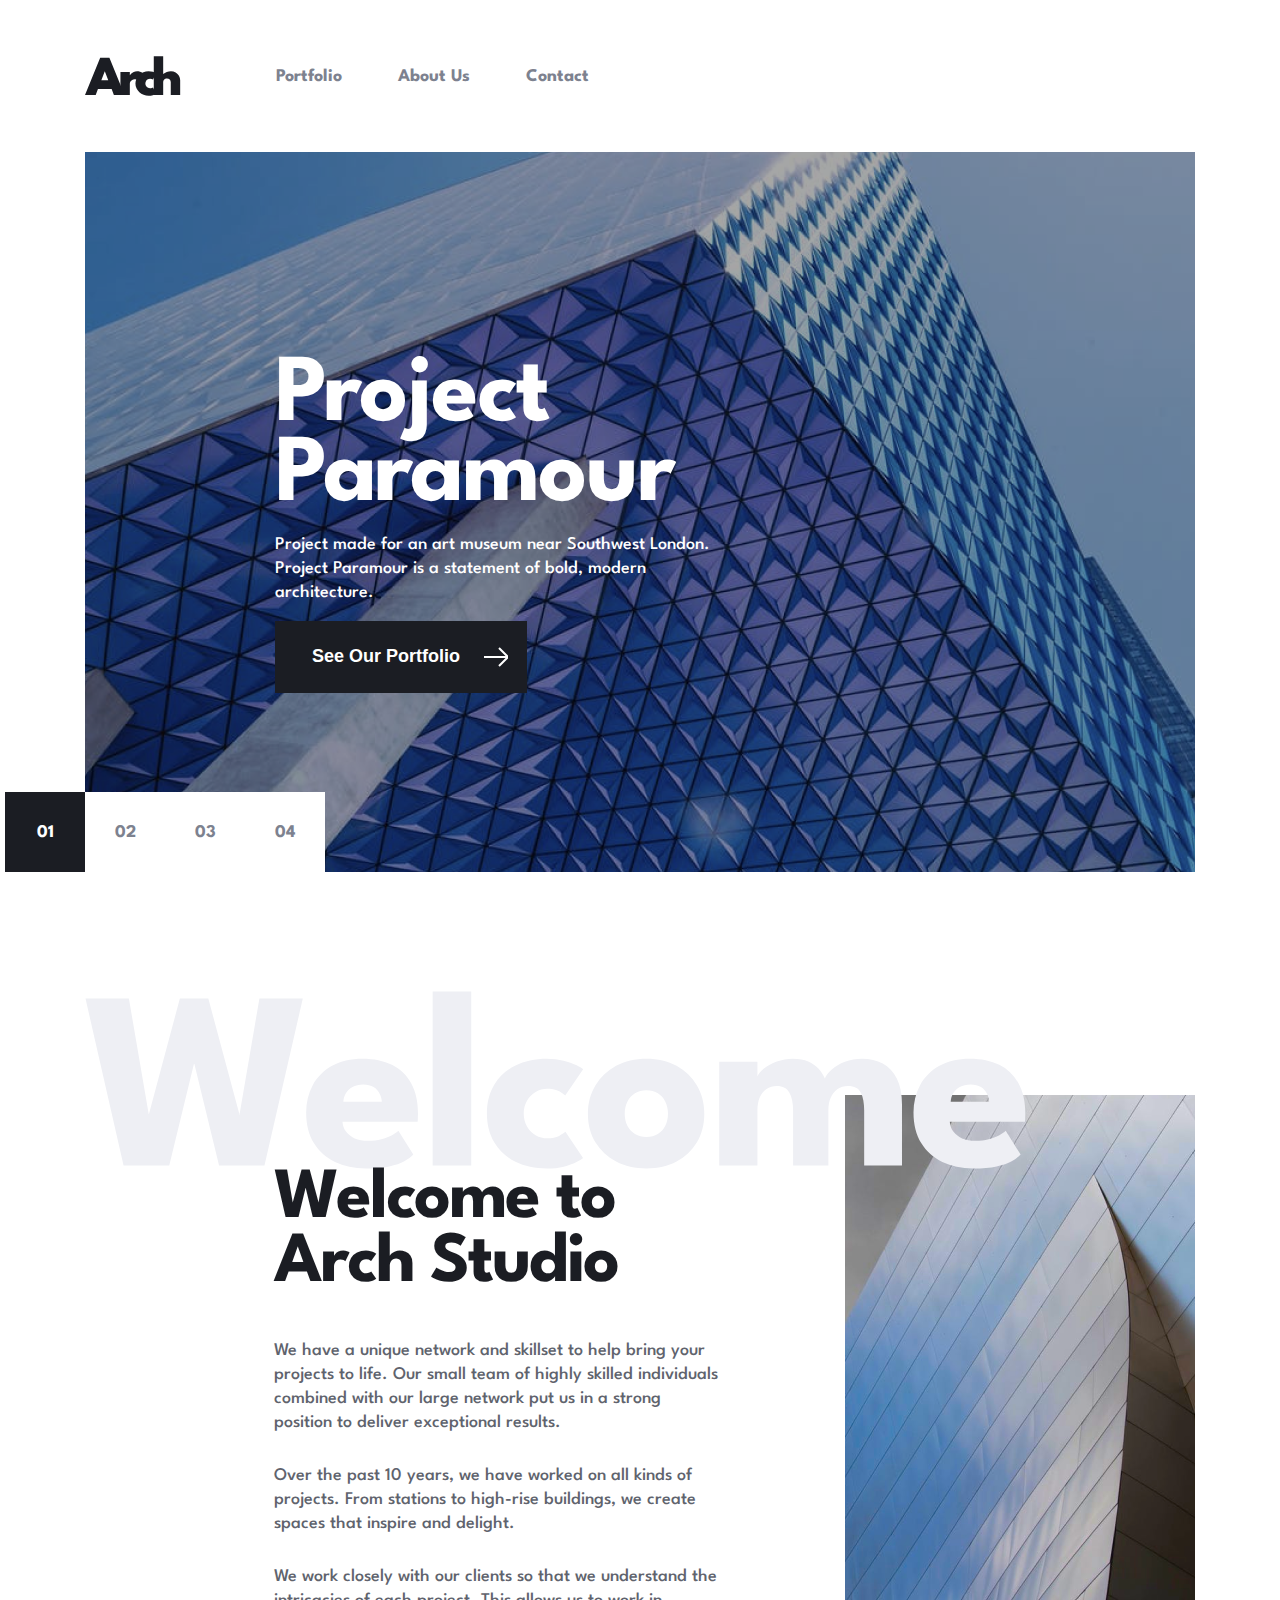
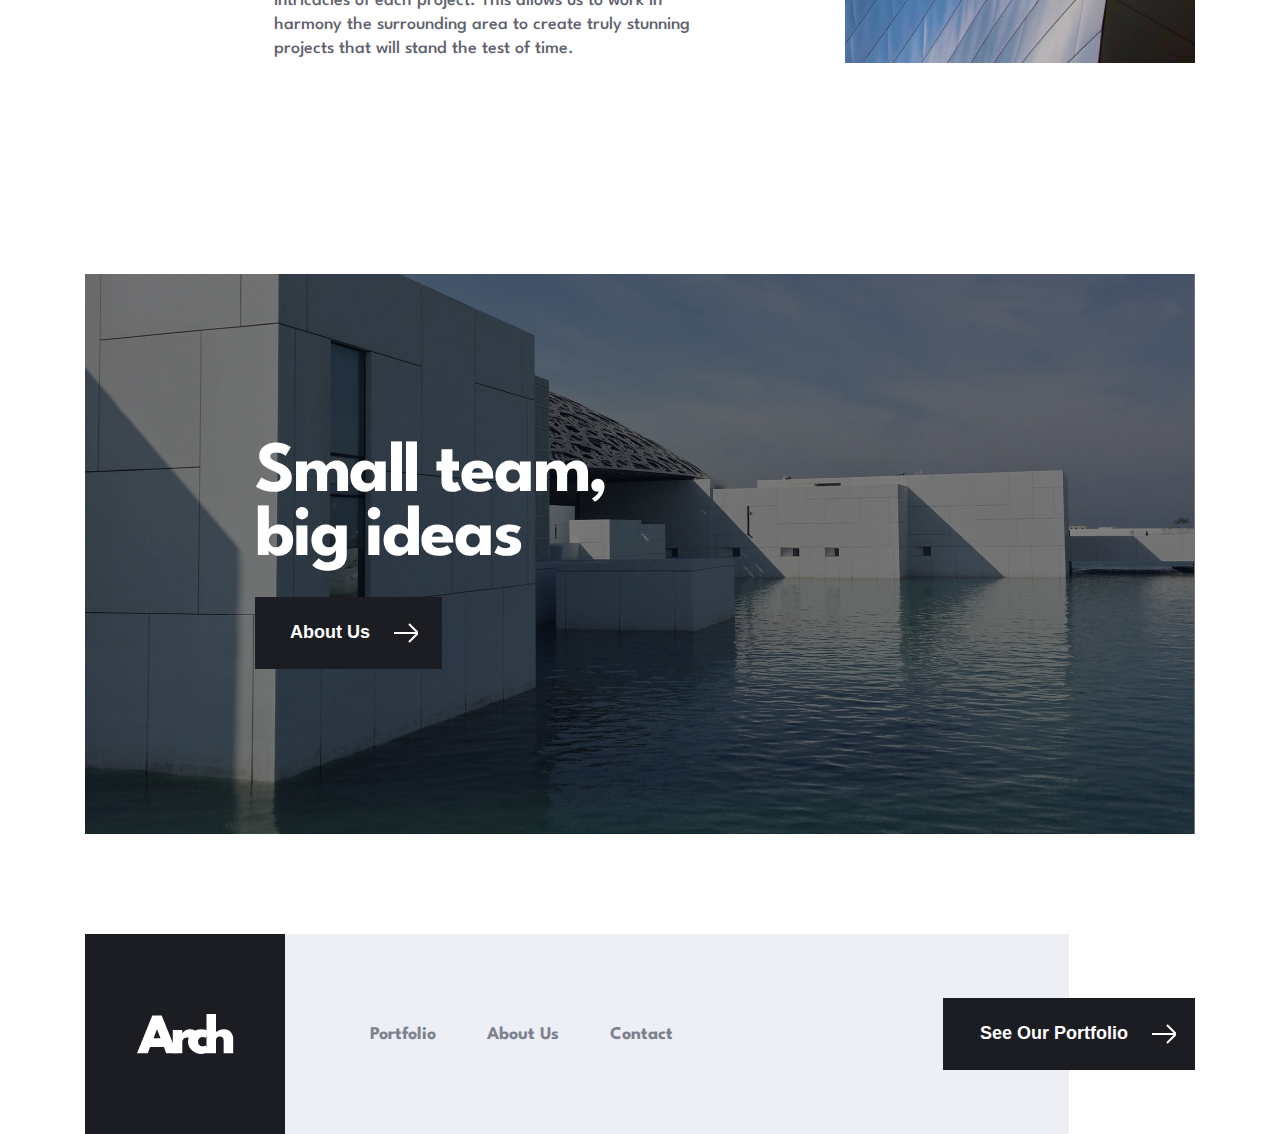
==== index.html @ 5c306593 "feat: add header" ====
<!DOCTYPE html>
<html lang="en">
  <head>
    <meta charset="UTF-8" />
    <meta name="viewport" content="width=device-width, initial-scale=1.0" />
    <link rel="stylesheet" href="./css/main.css" />
    <title>Document</title>
  </head>
  <body>
    <header>
      <img src="./img/logo/Arch.svg" alt="no photo" />
      <ul>
        <li><a href="./index.html">Portfolio</a></li>
        <li><a href="./about.html">About Us</a></li>
        <li><a href="#">Contact</a></li>
      </ul>
    </header>
    <main>
      <section class="project">
        <div class="project_container">
          <div class="paramour">
            <h1>Project Paramour</h1>
            <p>
              Project made for an art museum near Southwest London. Project
              Paramour is a statement of bold, modern architecture.
            </p>
            <a href="#"
              ><button>
                See Our Portfolio
                <img
                  src="./img/logo/indicator.svg"
                  alt="no photo"
                  class="indicator"
                /></button
            ></a>
          </div>
          <div class="number">
            <div class="number_container_black"><p>01</p></div>
            <div class="number_container"><p>02</p></div>
            <div class="number_container"><p>03</p></div>
            <div class="number_container"><p>04</p></div>
          </div>
        </div>
      </section>
      <section class="welcome">
        <div class="welcome_container">
          <img src="./img/logo/Welcome.svg" alt="no photo" />
          <div class="studio">
            <h3>Welcome to Arch Studio</h3>
            <div class="we_have">
              <p>
                We have a unique network and skillset to help bring your
                projects to life. Our small team of highly skilled individuals
                combined with our large network put us in a strong position to
                deliver exceptional results.
              </p>
              <p>
                Over the past 10 years, we have worked on all kinds of projects.
                From stations to high-rise buildings, we create spaces that
                inspire and delight.
              </p>
              <p>
                We work closely with our clients so that we understand the
                intricacies of each project. This allows us to work in harmony
                the surrounding area to create truly stunning projects that will
                stand the test of time.
              </p>
            </div>
          </div>
        </div>
      </section>
      <section class="small">
        <div class="small_container">
          <div class="team_big">
            <h4>Small team, big ideas</h4>
            <a href="#"
              ><button>
                About Us
                <img src="./img/logo/indicator.svg" alt="no photo" /></button
            ></a>
          </div>
        </div>
      </section>
    </main>
    <footer>
      <div class="footer_container">
        <nav>
          <div class="arch">
            <img src="./img/logo/Arch whit.svg" alt="no photo" />
          </div>
          <ul>
            <li><a href="./index.html">Portfolio</a></li>
            <li><a href="./about.html">About Us</a></li>
            <li><a href="#">Contact</a></li>
          </ul>
        </nav>
        <a href="#"
          ><button>
            See Our Portfolio
            <img src="./img/logo/indicator.svg" alt="no photo" /></button
        ></a>
      </div>
    </footer>
  </body>
</html>
---- css/main.css ----
@import url("https://fonts.googleapis.com/css2?family=League+Spartan:wght@100..900&display=swap");
* {
  margin: 0;
  padding: 0;
}

body {
  display: flex;
  flex-direction: column;
  justify-content: space-between;
  padding-left: 15px;
  padding-right: 15px;
  min-height: 100vh;
}
body main {
  flex-grow: 1;
}

header {
  display: flex;
  align-items: center;
  gap: 94.84px;
  padding-top: 56px;
  padding-bottom: 56px;
  margin: 0 auto;
  width: 100%;
  max-width: 1110px;
  height: 40px;
}
header img {
  width: 96px;
  height: 40px;
}
header ul {
  display: flex;
  justify-content: space-between;
  align-items: center;
  list-style: none;
  width: 313px;
  height: 25px;
}
header ul a {
  font-family: "League Spartan", sans-serif;
  text-decoration: none;
  font-weight: 700;
  font-size: 18px;
  line-height: 139%;
  color: #7d828f;
}
header ul a:hover {
  transition: 0.3s;
  cursor: pointer;
  color: #1b1d23;
}

.project {
  display: flex;
  justify-content: center;
  gap: 102px;
  padding-bottom: 54px;
  font-family: "League Spartan", sans-serif;
  width: 100%;
  height: 720px;
}
.project .project_container {
  display: flex;
  gap: 99px;
  flex-direction: column;
  justify-content: flex-end;
  width: 1110px;
  height: 720px;
  background: url(../img/projekt_paramuar.png);
}
.project .project_container .paramour {
  display: flex;
  flex-direction: column;
  justify-content: space-between;
  margin-left: 95px;
  padding-left: 95px;
  width: 450px;
  height: 335px;
}
.project .project_container .paramour h1 {
  font-weight: 700;
  font-size: 96px;
  line-height: 83%;
  letter-spacing: -0.02em;
  color: #fff;
}
.project .project_container .paramour p {
  font-weight: 500;
  font-size: 18px;
  line-height: 133%;
  color: #fff;
}
.project .project_container .paramour a {
  text-decoration: none;
}
.project .project_container .paramour a button {
  display: flex;
  align-items: center;
  gap: 24px;
  padding-left: 37px;
  font-weight: 700;
  font-size: 18px;
  line-height: 139%;
  text-align: center;
  width: 252px;
  height: 72px;
  border: none;
  cursor: pointer;
  background: #1b1d23;
  color: #fff;
}
.project .project_container .paramour a button:hover {
  transition: 0.3s;
  background: #60636d;
}
.project .project_container .number {
  display: flex;
  transform: translateX(-80px);
  width: 320px;
  height: 80px;
}
.project .project_container .number p {
  padding-top: 28px;
  align-self: center;
  font-weight: 700;
  font-size: 18px;
  line-height: 139%;
  text-align: center;
}
.project .project_container .number .number_container_black {
  cursor: pointer;
  width: 80px;
  height: 80px;
  background: #1b1d23;
  color: #fff;
}
.project .project_container .number .number_container {
  cursor: pointer;
  width: 80px;
  height: 80px;
  background: #fff;
  color: #7d828f;
}
.project .project_container .number .number_container:hover {
  transition: 0.3s;
  background: #eeeff4;
}

.welcome {
  display: flex;
  justify-content: center;
  font-family: "League Spartan", sans-serif;
  padding-top: 54px;
  padding-bottom: 105px;
  width: 100%;
  height: 683px;
}
.welcome .welcome_container {
  display: flex;
  flex-direction: column;
  width: 1110px;
  height: 683px;
  background: url(../img/building_img.png);
  background-repeat: no-repeat;
  background-position: bottom right;
}
.welcome .welcome_container img {
  width: 941px;
  height: 200px;
}
.welcome .welcome_container .studio {
  display: flex;
  flex-direction: column;
  gap: 43px;
  transform: translate(189px, -12px);
  width: 446px;
  height: 483px;
}
.welcome .welcome_container .studio h3 {
  font-weight: 700;
  font-size: 72px;
  line-height: 89%;
  letter-spacing: -0.03em;
  color: #1b1d23;
}
.welcome .welcome_container .studio .we_have {
  display: flex;
  flex-direction: column;
  gap: 29px;
  width: 445px;
  height: 312px;
}
.welcome .welcome_container .studio .we_have p {
  font-weight: 500;
  font-size: 18px;
  line-height: 133%;
  color: #60636d;
}

.small {
  display: flex;
  justify-content: center;
  padding-top: 106px;
  padding-bottom: 100px;
  font-family: "League Spartan", sans-serif;
  width: 100%;
  height: 560px;
}
.small .small_container {
  display: flex;
  align-items: center;
  width: 1110px;
  height: 560px;
  background: url(../img/lake.png);
  background-repeat: no-repeat;
}
.small .small_container .team_big {
  display: flex;
  flex-direction: column;
  gap: 27px;
  margin-left: 85px;
  padding-left: 85px;
  width: 445px;
  height: 225px;
}
.small .small_container .team_big h4 {
  font-weight: 700;
  font-size: 72px;
  line-height: 89%;
  letter-spacing: -0.03em;
  color: #fff;
}
.small .small_container .team_big a {
  text-decoration: none;
}
.small .small_container .team_big a button {
  display: flex;
  align-items: center;
  padding-left: 35px;
  gap: 24px;
  border: none;
  width: 187px;
  height: 72px;
  background: #1b1d23;
  cursor: pointer;
  font-weight: 700;
  font-size: 18px;
  line-height: 139%;
  text-align: right;
  color: #fff;
}
.small .small_container .team_big a button:hover {
  transition: 0.3s;
  background: #60636d;
}

.featuert {
  display: flex;
  justify-content: center;
  font-family: "League Spartan", sans-serif;
  padding-top: 100px;
  padding-bottom: 200px;
  width: 100%;
  height: 696px;
}
.featuert .featuert_container {
  display: flex;
  gap: 64px;
  flex-direction: column;
  width: 1110px;
  height: 696px;
}
.featuert .featuert_container .featuert_header {
  display: flex;
  justify-content: space-between;
  width: 1110px;
  height: 72px;
}
.featuert .featuert_container .featuert_header h5 {
  font-weight: 700;
  font-size: 72px;
  line-height: 89%;
  letter-spacing: -0.03em;
  color: #1b1d23;
}
.featuert .featuert_container .featuert_header a {
  text-decoration: none;
}
.featuert .featuert_container .featuert_header a button {
  display: flex;
  align-items: center;
  gap: 24px;
  padding-left: 35px;
  font-weight: 700;
  font-size: 18px;
  line-height: 139%;
  text-align: right;
  cursor: pointer;
  border: none;
  width: 169px;
  height: 72px;
  background: #1b1d23;
  color: #fff;
}
.featuert .featuert_container .featuert_header a button:hover {
  transition: 0.3s;
  background: #60636d;
}
.featuert .featuert_container .number_project {
  display: flex;
  justify-content: space-between;
  width: 1110px;
  height: 560px;
}
.featuert .featuert_container .number_project .project_1_number {
  display: flex;
  align-items: flex-end;
  justify-content: center;
  width: 350px;
  height: 560px;
  background: url(../img/project_del_sol.png);
  background-repeat: no-repeat;
}
.featuert .featuert_container .number_project .project_1_number .text_part {
  padding-bottom: 39px;
  width: 200px;
  height: 64px;
}
.featuert .featuert_container .number_project .project_1_number .text_part h6 {
  font-weight: 700;
  font-size: 32px;
  line-height: 125%;
  color: #fff;
}
.featuert .featuert_container .number_project .project_1_number .text_part p {
  font-weight: 500;
  font-size: 18px;
  line-height: 133%;
  opacity: 0.75;
  color: #fff;
}
.featuert .featuert_container .number_project .tover_2_number {
  display: flex;
  align-items: flex-end;
  justify-content: center;
  width: 350px;
  height: 560px;
  background: url(../img/tover.png);
  background-repeat: no-repeat;
}
.featuert .featuert_container .number_project .tover_2_number .text_2_number {
  padding-bottom: 39px;
  width: 200px;
  height: 64px;
}
.featuert .featuert_container .number_project .tover_2_number .text_2_number h6 {
  font-weight: 700;
  font-size: 32px;
  line-height: 125%;
  color: #fff;
}
.featuert .featuert_container .number_project .tover_2_number .text_2_number p {
  font-weight: 500;
  font-size: 18px;
  line-height: 133%;
  opacity: 0.75;
  color: #fff;
}
.featuert .featuert_container .number_project .le_3_number {
  display: flex;
  align-items: flex-end;
  justify-content: center;
  width: 350px;
  height: 560px;
  background: url(../img/le_prototype.png);
  background-repeat: no-repeat;
}
.featuert .featuert_container .number_project .le_3_number .text_3_number {
  padding-bottom: 39px;
  width: 200px;
  height: 64px;
}
.featuert .featuert_container .number_project .le_3_number .text_3_number h6 {
  font-weight: 700;
  font-size: 32px;
  line-height: 125%;
  color: #fff;
}
.featuert .featuert_container .number_project .le_3_number .text_3_number p {
  font-weight: 500;
  font-size: 18px;
  line-height: 133%;
  opacity: 0.75;
  color: #fff;
}

footer {
  display: flex;
  margin: 0 auto;
  font-family: "League Spartan", sans-serif;
  width: 100%;
  max-width: 1110px;
  height: 200px;
}
footer .footer_container {
  display: flex;
  justify-content: space-between;
  align-items: center;
  width: 984px;
  height: 200px;
  background: #eeeff4;
}
footer .footer_container nav {
  display: flex;
  align-items: center;
  justify-content: space-between;
  width: 598px;
  height: 200px;
}
footer .footer_container nav .arch {
  display: flex;
  align-items: center;
  justify-content: center;
  width: 200px;
  height: 200px;
  background: #1b1d23;
}
footer .footer_container nav ul {
  display: flex;
  gap: 51px;
  width: 313px;
  height: 25px;
  list-style: none;
}
footer .footer_container nav ul a {
  text-decoration: none;
  font-weight: 700;
  font-size: 18px;
  line-height: 139%;
  color: #7d828f;
}
footer .footer_container nav ul a:hover {
  transition: 0.3s;
  color: #1b1d23;
}
footer .footer_container a {
  text-decoration: none;
}
footer .footer_container a button {
  transform: translateX(126px);
  display: flex;
  gap: 24px;
  align-items: center;
  padding-left: 37px;
  font-weight: 700;
  font-size: 18px;
  line-height: 139%;
  text-align: right;
  cursor: pointer;
  border: none;
  width: 252px;
  height: 72px;
  background: #1b1d23;
  color: #fff;
}
footer .footer_container a button:hover {
  transition: 0.3s;
  background: #60636d;
}/*# sourceMappingURL=main.css.map */
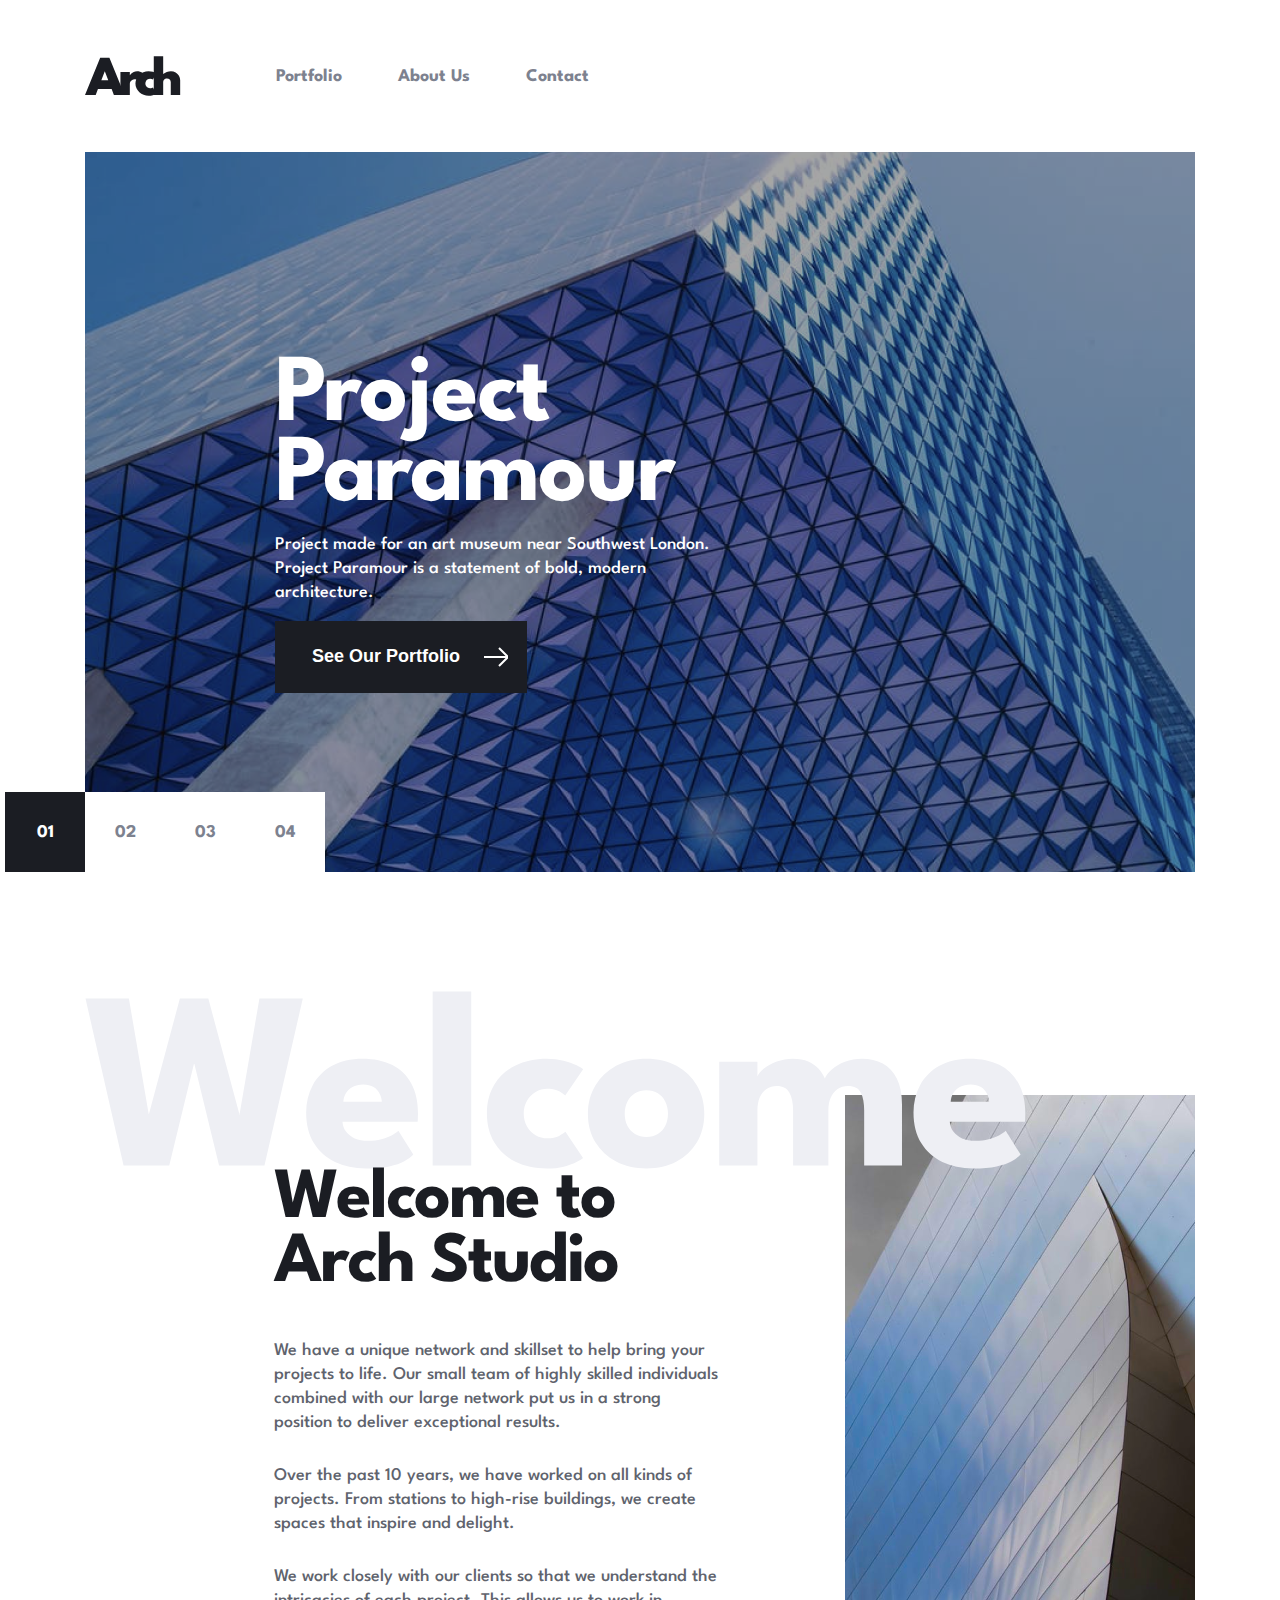
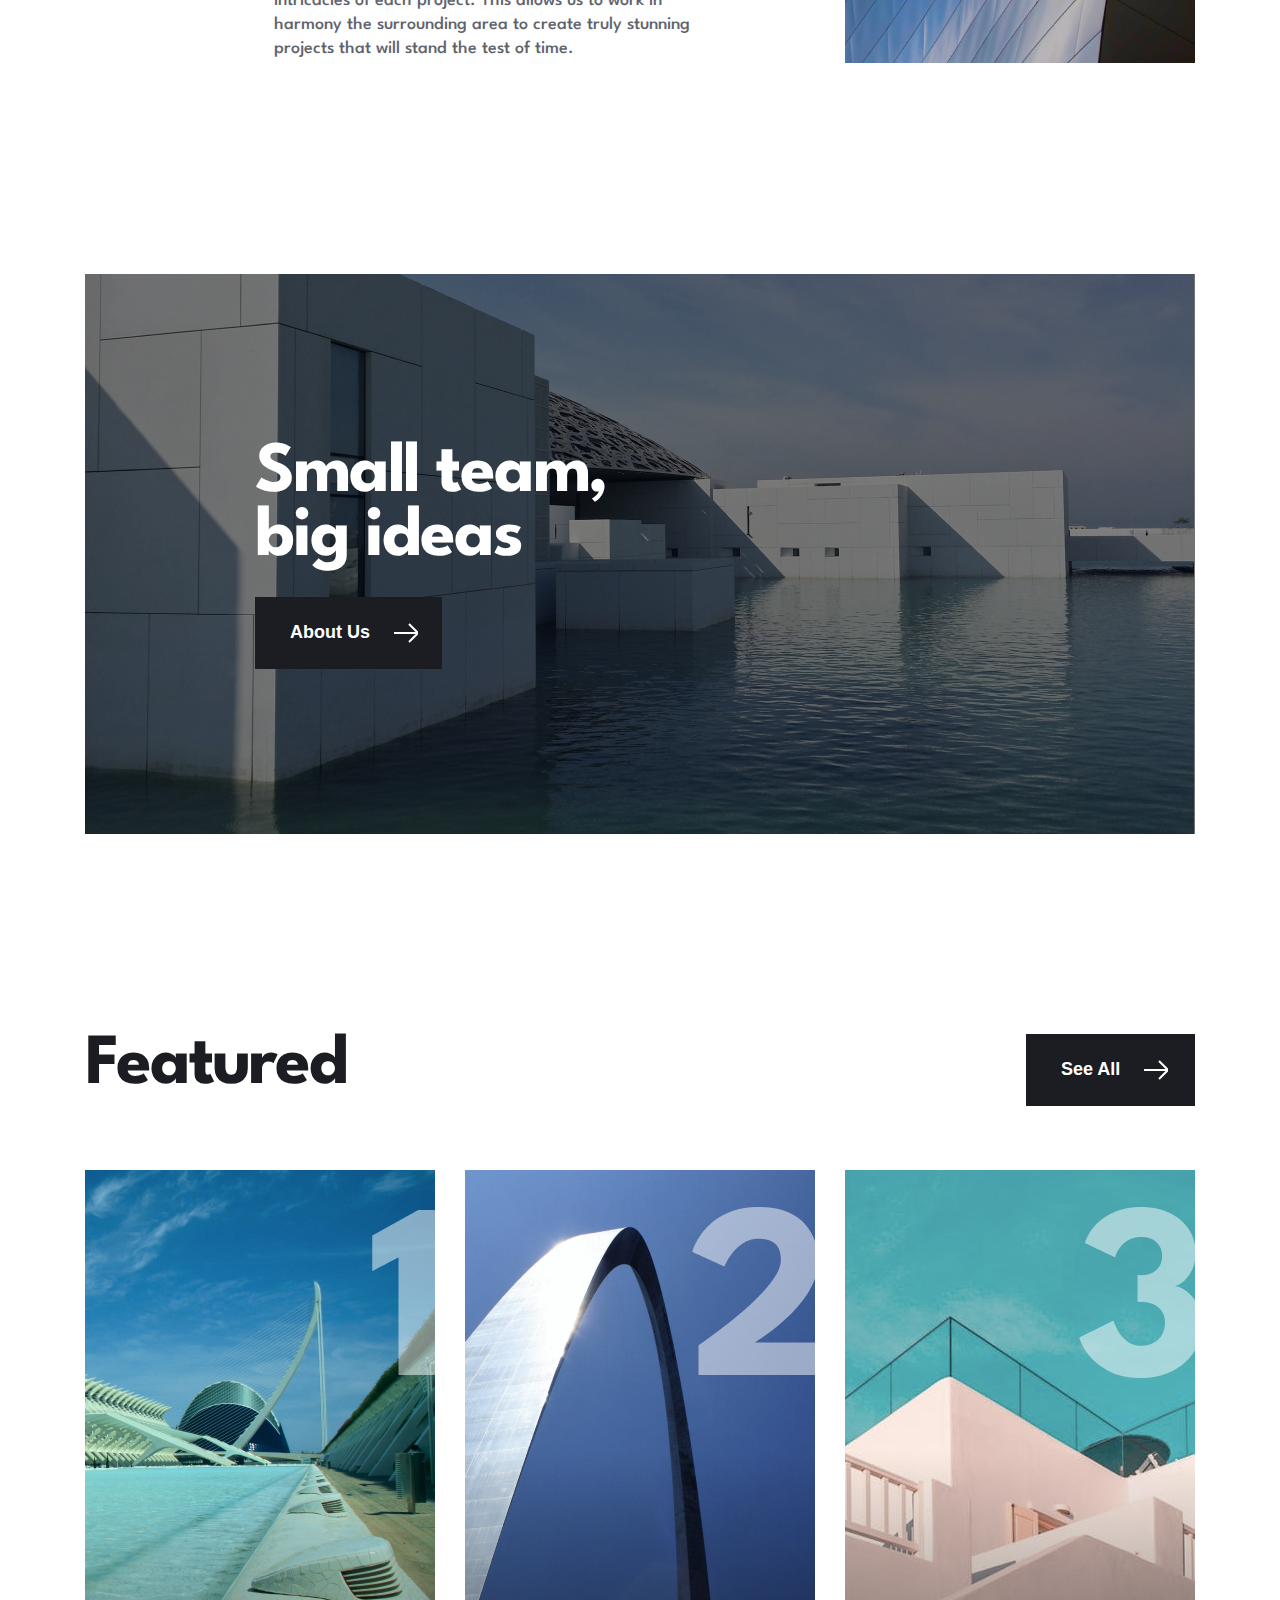
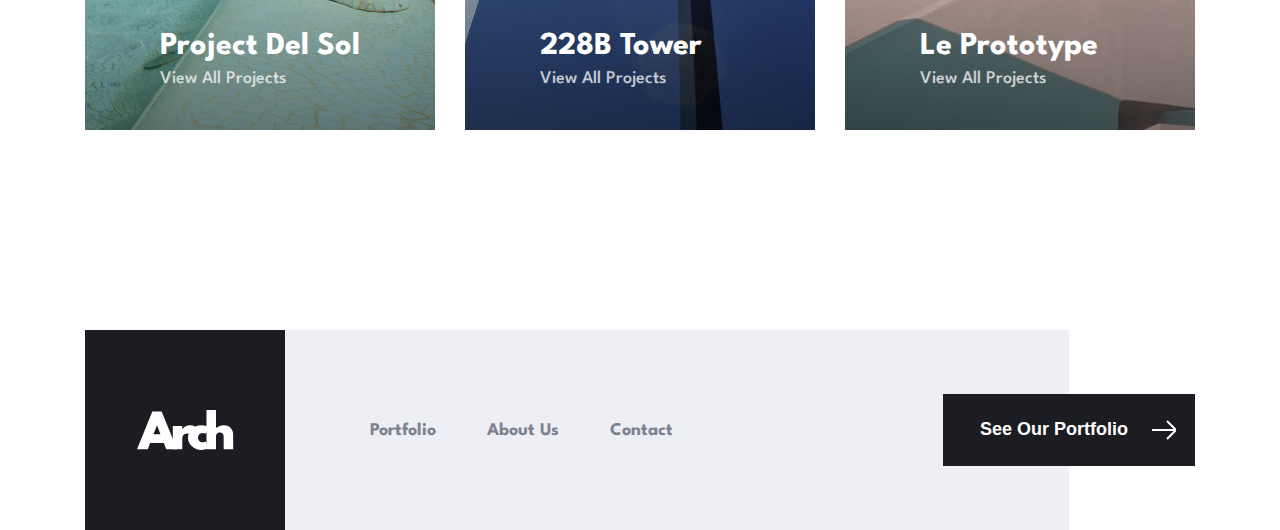
==== commit f1f5541e: "feat: add div main footer" ====
--- a/index.html
+++ b/index.html
@@ -7,15 +7,15 @@
     <title>Document</title>
   </head>
   <body>
-    <header>
-      <img src="./img/logo/Arch.svg" alt="no photo" />
-      <ul>
-        <li><a href="./index.html">Portfolio</a></li>
-        <li><a href="./about.html">About Us</a></li>
-        <li><a href="#">Contact</a></li>
-      </ul>
-    </header>
-    <main>
+    <div class="wrapper_home">
+      <header>
+        <img src="./img/logo/Arch.svg" alt="no photo" />
+        <ul>
+          <li><a href="./index.html">Portfolio</a></li>
+          <li><a href="./about.html">About Us</a></li>
+          <li><a href="#">Contact</a></li>
+        </ul>
+      </header>
       <section class="project">
         <div class="project_container">
           <div class="paramour">
@@ -42,6 +42,8 @@
           </div>
         </div>
       </section>
+    </div>
+    <main>
       <section class="welcome">
         <div class="welcome_container">
           <img src="./img/logo/Welcome.svg" alt="no photo" />
@@ -81,6 +83,38 @@
           </div>
         </div>
       </section>
+      <section class="featuert">
+        <div class="featuert_container">
+          <div class="featuert_header">
+            <h5>Featured</h5>
+            <a href="#"
+              ><button>
+                See All
+                <img src="./img/logo/indicator.svg" alt="no photo" /></button
+            ></a>
+          </div>
+          <div class="number_project">
+            <div class="project_1_number">
+              <div class="text_part">
+                <h6>Project Del Sol</h6>
+                <p>View All Projects</p>
+              </div>
+            </div>
+            <div class="tover_2_number">
+              <div class="text_2_number">
+                <h6>228B Tower</h6>
+                <p>View All Projects</p>
+              </div>
+            </div>
+            <div class="le_3_number">
+              <div class="text_3_number">
+                <h6>Le Prototype</h6>
+                <p>View All Projects</p>
+              </div>
+            </div>
+          </div>
+        </div>
+      </section>
     </main>
     <footer>
       <div class="footer_container">
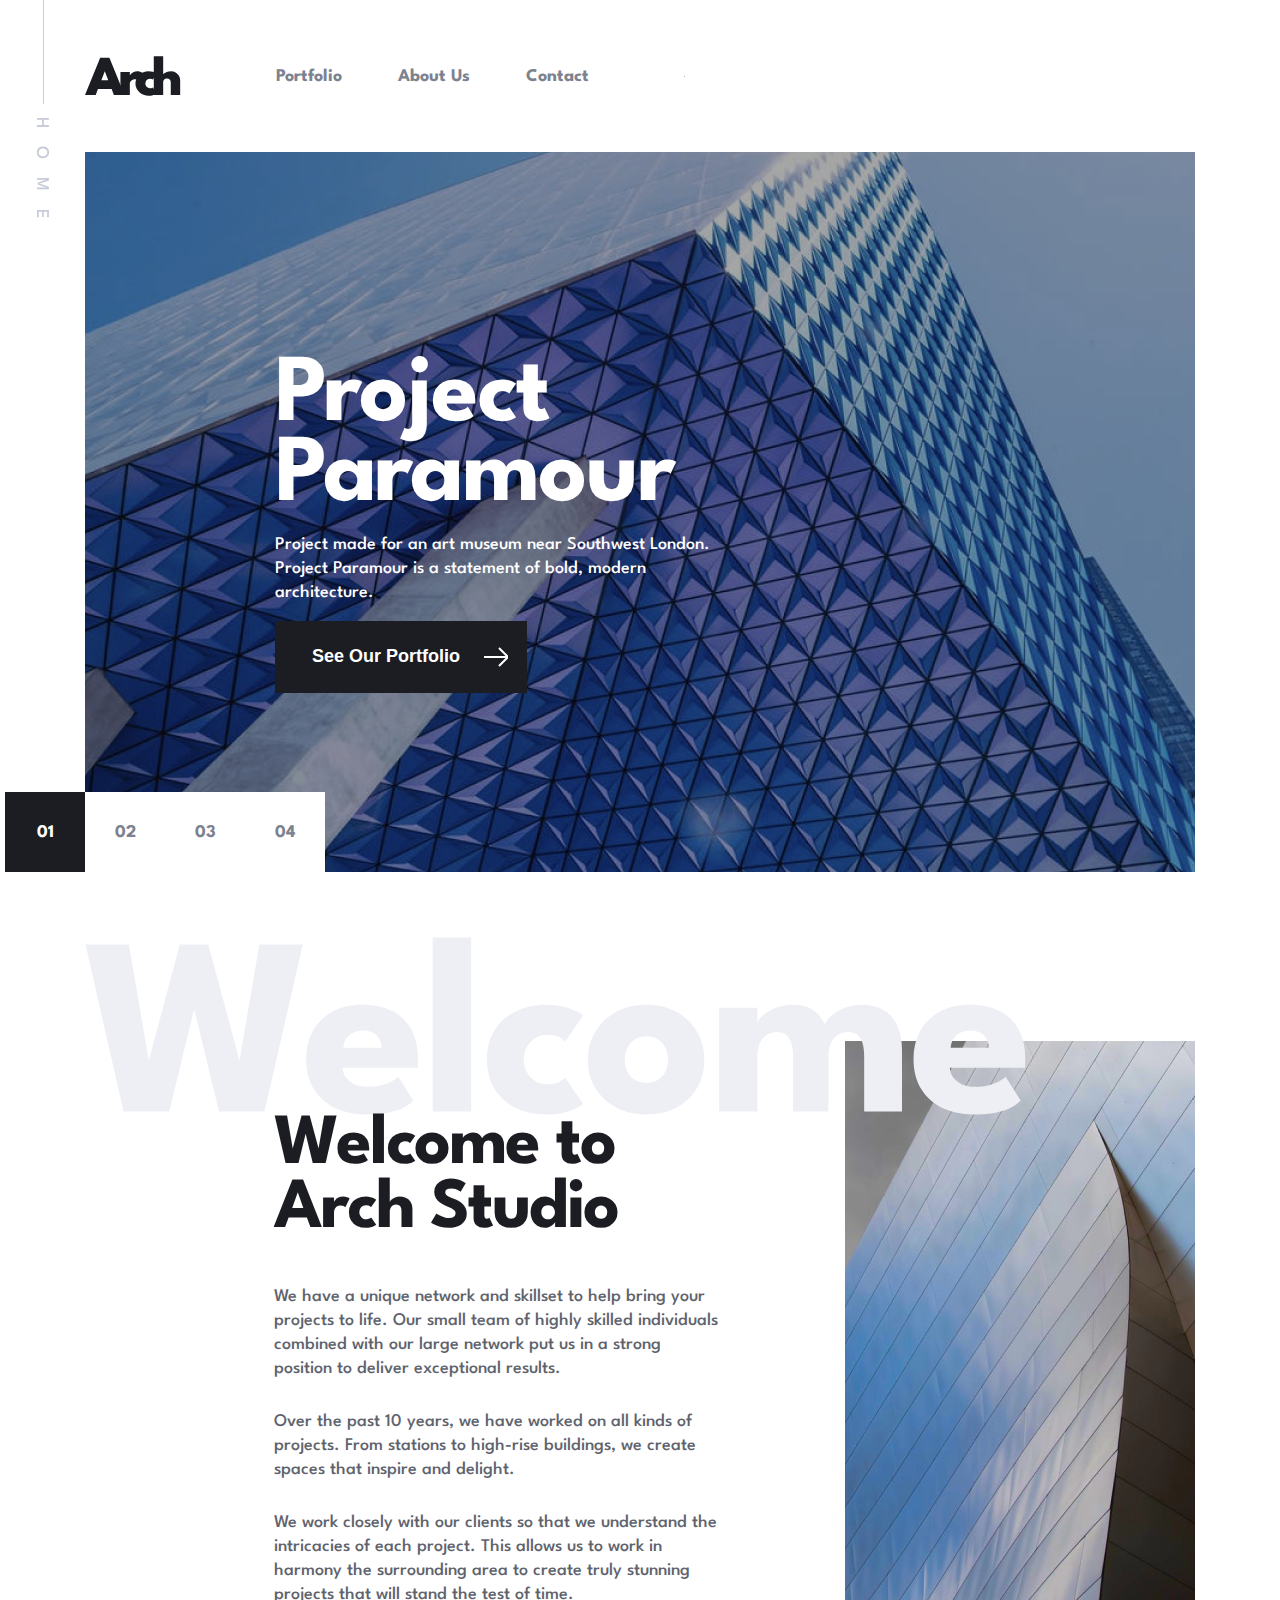
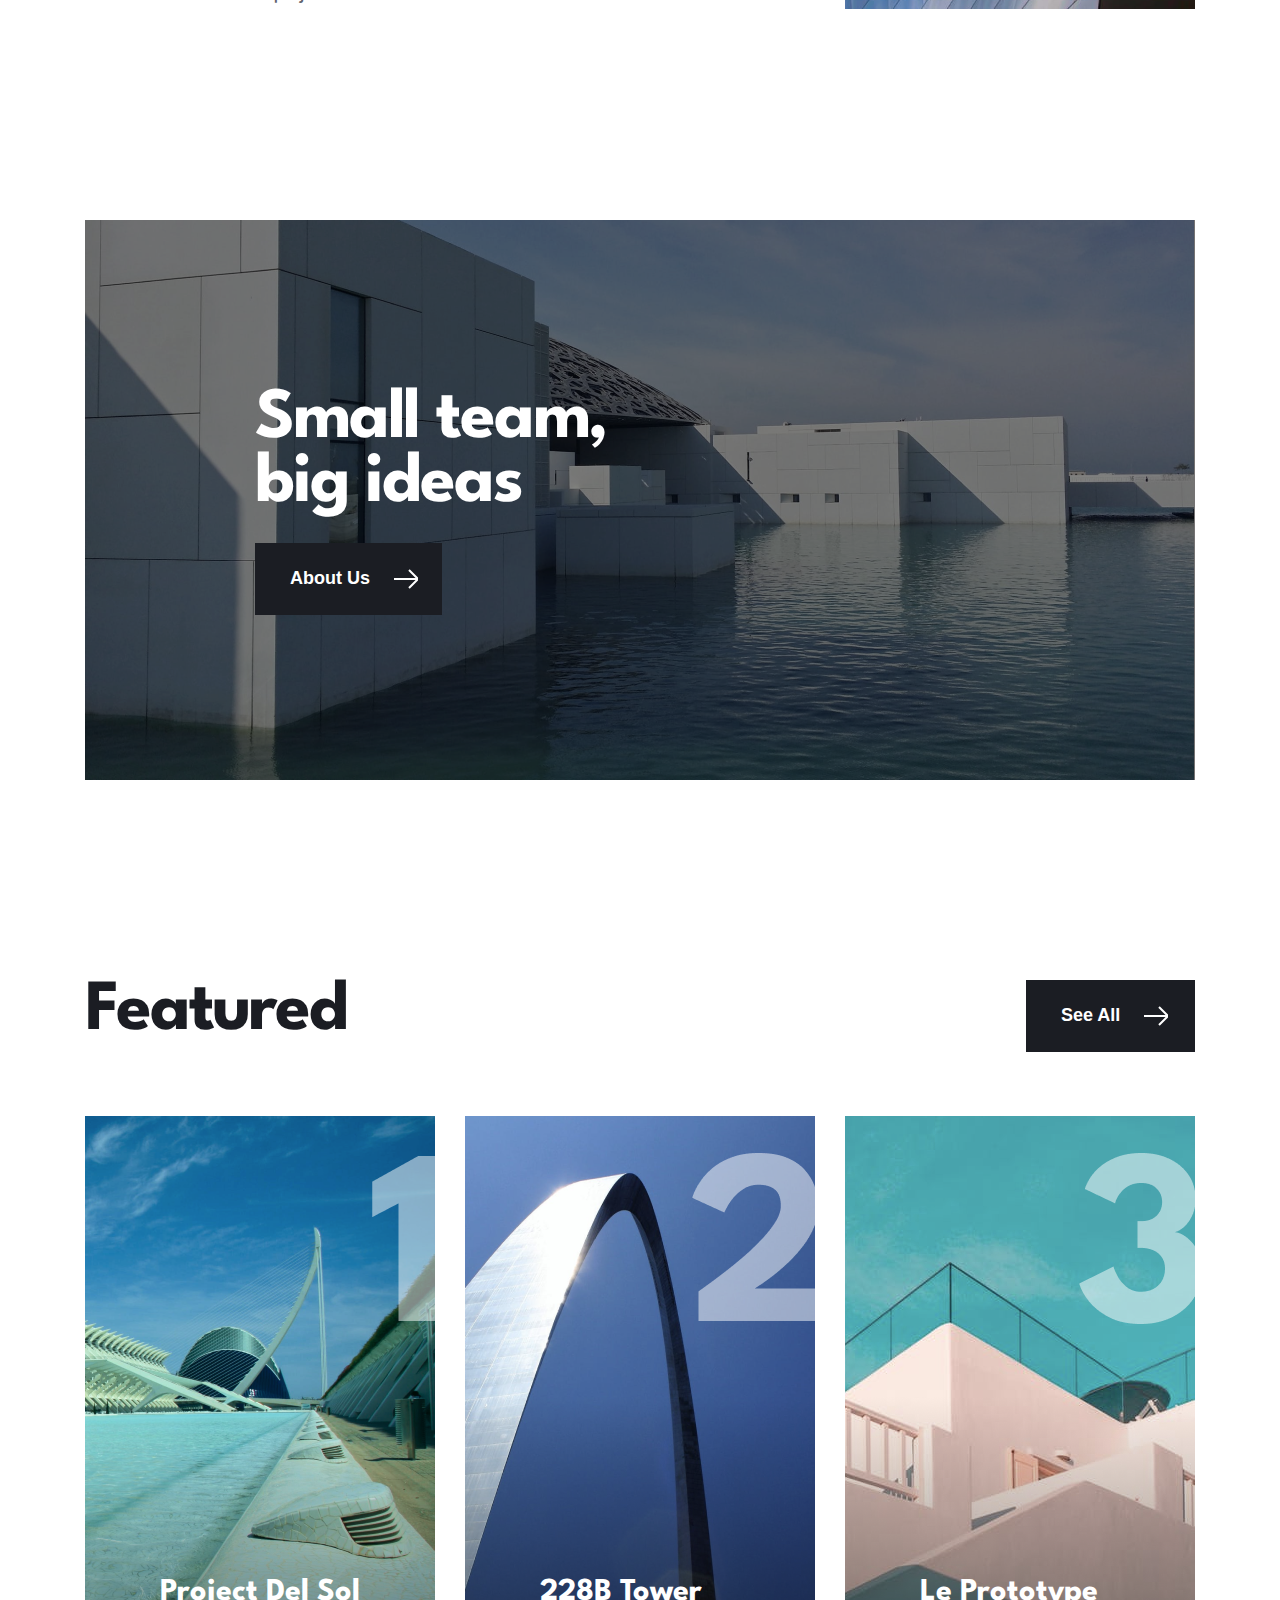
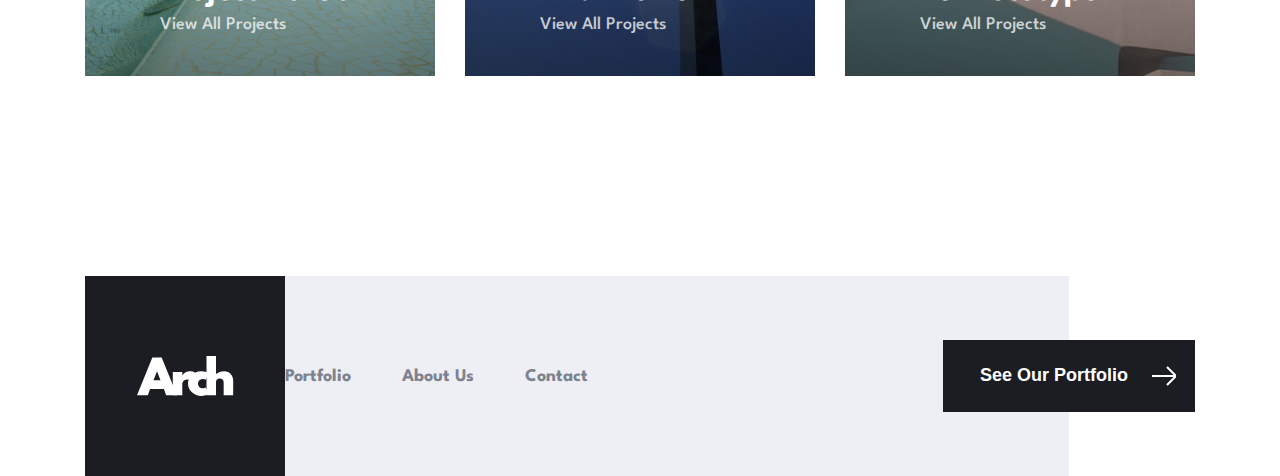
==== commit c3947c4f: "feat: add div header main" ====
--- a/index.html
+++ b/index.html
@@ -7,48 +7,54 @@
     <title>Document</title>
   </head>
   <body>
-    <div class="wrapper_home">
-      <header>
-        <img src="./img/logo/Arch.svg" alt="no photo" />
-        <ul>
-          <li><a href="./index.html">Portfolio</a></li>
-          <li><a href="./about.html">About Us</a></li>
-          <li><a href="#">Contact</a></li>
-        </ul>
-      </header>
-      <section class="project">
-        <div class="project_container">
-          <div class="paramour">
-            <h1>Project Paramour</h1>
-            <p>
-              Project made for an art museum near Southwest London. Project
-              Paramour is a statement of bold, modern architecture.
-            </p>
-            <a href="#"
-              ><button>
-                See Our Portfolio
-                <img
-                  src="./img/logo/indicator.svg"
-                  alt="no photo"
-                  class="indicator"
-                /></button
-            ></a>
-          </div>
-          <div class="number">
-            <div class="number_container_black"><p>01</p></div>
-            <div class="number_container"><p>02</p></div>
-            <div class="number_container"><p>03</p></div>
-            <div class="number_container"><p>04</p></div>
-          </div>
+    <div class="home_line">
+      <div class="line"></div>
+      <p>HOME</p>
+    </div>
+    <header>
+      <img src="./img/logo/Arch.svg" alt="no photo"  class="arch_header"/>
+      <ul>
+        <li><a href="./index.html">Portfolio</a></li>
+        <li><a href="./about.html">About Us</a></li>
+        <li><a href="#">Contact</a></li>
+      </ul>
+      <img src="./img/logo/menu.svg" alt="no photo" class="menu">
+    </header>
+    <section class="project">
+      <div class="project_container">
+        <div class="paramour">
+          <h1>Project Paramour</h1>
+          <p>
+            Project made for an art museum near Southwest London. Project
+            Paramour is a statement of bold, modern architecture.
+          </p>
+          <a href="#"
+            ><button>
+              See Our Portfolio
+              <img
+                src="./img/logo/indicator.svg"
+                alt="no photo"
+                class="indicator"
+              /></button
+          ></a>
         </div>
-      </section>
-    </div>
+        <div class="number">
+          <div class="number_container_black"><p>01</p></div>
+          <div class="number_container"><p>02</p></div>
+          <div class="number_container"><p>03</p></div>
+          <div class="number_container"><p>04</p></div>
+        </div>
+      </div>
+    </section>
     <main>
       <section class="welcome">
         <div class="welcome_container">
           <img src="./img/logo/Welcome.svg" alt="no photo" />
           <div class="studio">
-            <h3>Welcome to Arch Studio</h3>
+            <h3>
+              Welcome to <br />
+              Arch Studio
+            </h3>
             <div class="we_have">
               <p>
                 We have a unique network and skillset to help bring your
--- a/css/main.css
+++ b/css/main.css
@@ -16,6 +16,12 @@
   flex-grow: 1;
 }
 
+@media (max-width: 1200px) {
+  body {
+    padding-left: 0px;
+    padding-right: 0px;
+  }
+}
 header {
   display: flex;
   align-items: center;
@@ -27,7 +33,7 @@
   max-width: 1110px;
   height: 40px;
 }
-header img {
+header .arch_header {
   width: 96px;
   height: 40px;
 }
@@ -52,12 +58,38 @@
   cursor: pointer;
   color: #1b1d23;
 }
-
+header .menu {
+  width: 1px;
+  height: 1px;
+}
+
+@media (max-width: 1200px) {
+  header {
+    max-width: 573px;
+  }
+  .menu {
+    width: 1px;
+    height: 1px;
+  }
+}
+@media (max-width: 800px) {
+  header {
+    gap: 210px;
+    width: 311px;
+    height: 32px;
+  }
+  header ul {
+    display: none;
+  }
+  header .menu {
+    width: 24px;
+    height: 17px;
+  }
+}
 .project {
   display: flex;
   justify-content: center;
   gap: 102px;
-  padding-bottom: 54px;
   font-family: "League Spartan", sans-serif;
   width: 100%;
   height: 720px;
@@ -66,6 +98,7 @@
   display: flex;
   gap: 99px;
   flex-direction: column;
+  align-items: flex-start;
   justify-content: flex-end;
   width: 1110px;
   height: 720px;
@@ -94,6 +127,7 @@
   color: #fff;
 }
 .project .project_container .paramour a {
+  width: 252px;
   text-decoration: none;
 }
 .project .project_container .paramour a button {
@@ -149,6 +183,20 @@
   background: #eeeff4;
 }
 
+@media (max-width: 1200px) {
+  .project .project_container {
+    justify-content: center;
+    width: 573px;
+    background: url(../../img/projekt_paramuar_tablet.png);
+  }
+  .project .project_container .paramour {
+    margin-left: 0;
+    padding-left: 58px;
+  }
+  .project .project_container .number {
+    display: none;
+  }
+}
 .welcome {
   display: flex;
   justify-content: center;
@@ -200,6 +248,28 @@
   color: #60636d;
 }
 
+@media (max-width: 1200px) {
+  .welcome {
+    height: 600px;
+  }
+  .welcome .welcome_container {
+    width: 573px;
+    height: 600px;
+    background: none;
+  }
+  .welcome .welcome_container img {
+    width: 581px;
+    height: 200px;
+  }
+  .welcome .welcome_container .studio {
+    transform: translate(0px, 0px);
+    width: 573px;
+    height: 411px;
+  }
+  .welcome .welcome_container .studio .we_have {
+    width: 545px;
+  }
+}
 .small {
   display: flex;
   justify-content: center;
@@ -235,6 +305,7 @@
 }
 .small .small_container .team_big a {
   text-decoration: none;
+  width: 187px;
 }
 .small .small_container .team_big a button {
   display: flex;
@@ -257,6 +328,16 @@
   background: #60636d;
 }
 
+@media (max-width: 1200px) {
+  .small .small_container {
+    width: 573px;
+    background: url(../../img/lake_tablet.png);
+  }
+  .small .small_container .team_big {
+    margin-left: 0px;
+    padding-left: 58px;
+  }
+}
 .featuert {
   display: flex;
   justify-content: center;
@@ -288,6 +369,7 @@
 }
 .featuert .featuert_container .featuert_header a {
   text-decoration: none;
+  width: 169px;
 }
 .featuert .featuert_container .featuert_header a button {
   display: flex;
@@ -397,6 +479,50 @@
   color: #fff;
 }
 
+@media (max-width: 1200px) {
+  .featuert {
+    height: 925px;
+  }
+  .featuert .featuert_container {
+    width: 573px;
+    height: 925px;
+  }
+  .featuert .featuert_container .featuert_header {
+    width: 573px;
+  }
+  .featuert .featuert_container .number_project {
+    flex-direction: column;
+    width: 573px;
+    height: 768px;
+  }
+  .featuert .featuert_container .number_project .project_1_number {
+    justify-content: flex-start;
+    width: 573px;
+    height: 240px;
+    background: url(../../img/le_prototype_tablet.png);
+  }
+  .featuert .featuert_container .number_project .project_1_number .text_part {
+    padding-left: 40px;
+  }
+  .featuert .featuert_container .number_project .tover_2_number {
+    justify-content: flex-start;
+    width: 573px;
+    height: 240px;
+    background: url(../../img/tover_tablet.png);
+  }
+  .featuert .featuert_container .number_project .tover_2_number .text_2_number {
+    padding-left: 40px;
+  }
+  .featuert .featuert_container .number_project .le_3_number {
+    justify-content: flex-start;
+    width: 573px;
+    height: 240px;
+    background: url(../../img/le_prototype_tablet.png);
+  }
+  .featuert .featuert_container .number_project .le_3_number .text_3_number {
+    padding-left: 40px;
+  }
+}
 footer {
   display: flex;
   margin: 0 auto;
@@ -416,7 +542,6 @@
 footer .footer_container nav {
   display: flex;
   align-items: center;
-  justify-content: space-between;
   width: 598px;
   height: 200px;
 }
@@ -448,9 +573,10 @@
 }
 footer .footer_container a {
   text-decoration: none;
+  width: 252px;
+  transform: translateX(126px);
 }
 footer .footer_container a button {
-  transform: translateX(126px);
   display: flex;
   gap: 24px;
   align-items: center;
@@ -469,4 +595,98 @@
 footer .footer_container a button:hover {
   transition: 0.3s;
   background: #60636d;
+}
+
+@media (max-width: 1200px) {
+  footer {
+    max-width: 768px;
+    height: 120px;
+  }
+  footer .footer_container {
+    width: 612px;
+    height: 120px;
+  }
+  footer .footer_container nav {
+    gap: 40px;
+    width: 473px;
+    height: 120px;
+  }
+  footer .footer_container nav .arch {
+    width: 120px;
+    height: 120px;
+  }
+  footer .footer_container nav .arch img {
+    width: 58px;
+    height: 24px;
+  }
+  footer .footer_container a button {
+    transform: translateX(-52px);
+  }
+}
+@media (max-width: 800px) {
+  footer {
+    flex-direction: column;
+    align-items: center;
+    width: 100%;
+    height: 443px;
+    background: #eeeff4;
+  }
+  footer .footer_container {
+    flex-direction: column;
+    align-items: center;
+    width: 375px;
+    height: 443px;
+  }
+  footer .footer_container nav {
+    width: 473px;
+    height: 120px;
+  }
+  footer .footer_container nav ul {
+    flex-direction: column;
+    align-items: center;
+    transform: translate(50px, 130px);
+    width: 72px;
+    height: 139px;
+  }
+  footer .footer_container nav .arch {
+    transform: translate(180px, -65px);
+    width: 120px;
+    height: 120px;
+  }
+  footer .footer_container nav .arch img {
+    width: 58px;
+    height: 24px;
+  }
+  footer .footer_container a button {
+    transform: translateX(-120px);
+    margin-bottom: 48px;
+  }
+}
+.home_line {
+  font-family: "League Spartan", sans-serif;
+  position: fixed;
+  left: 43px;
+  width: 24px;
+  height: 272px;
+}
+.home_line .line {
+  width: 1px;
+  height: 104px;
+  background: #c8ccd8;
+}
+.home_line p {
+  padding-top: 49px;
+  padding-right: 46px;
+  font-weight: 500;
+  font-size: 18px;
+  line-height: 133%;
+  letter-spacing: 1em;
+  transform: rotate(90deg);
+  color: #c8ccd8;
+}
+
+@media (max-width: 800px) {
+  .home_line {
+    display: none;
+  }
 }/*# sourceMappingURL=main.css.map */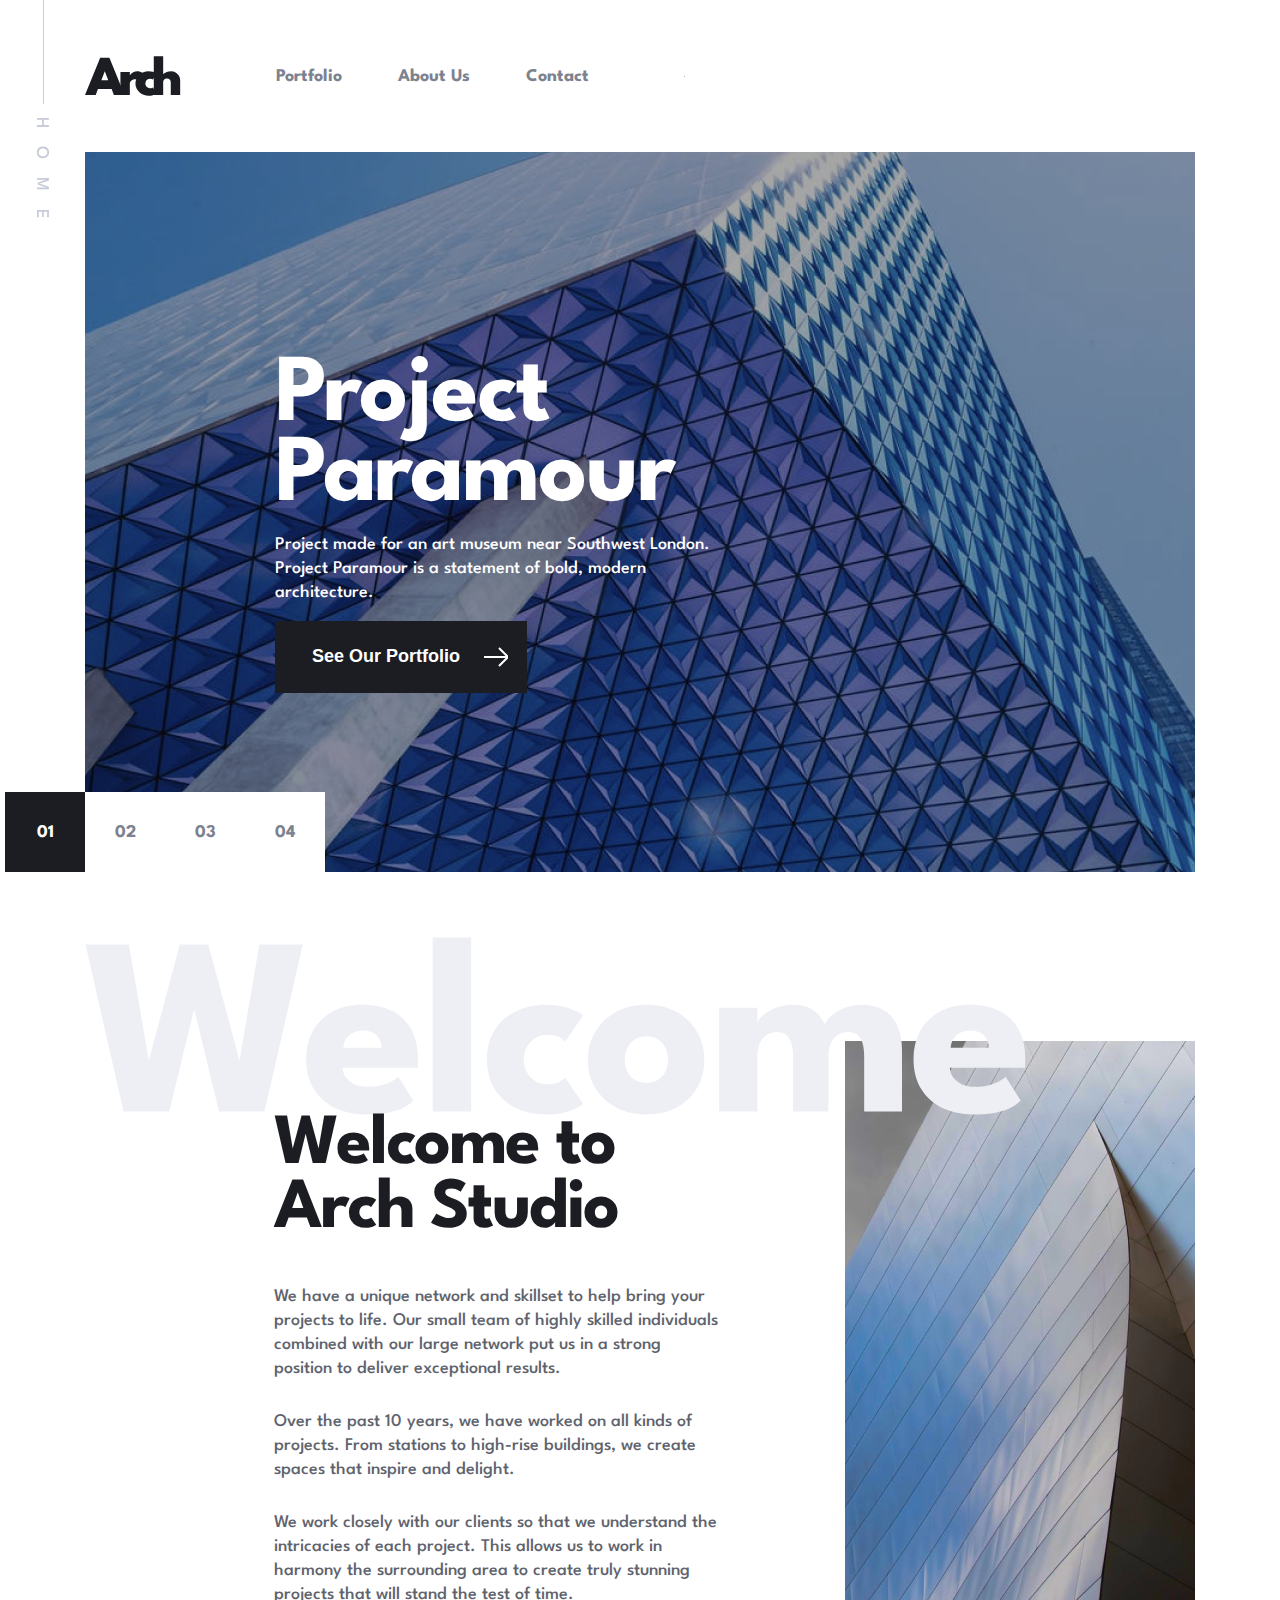
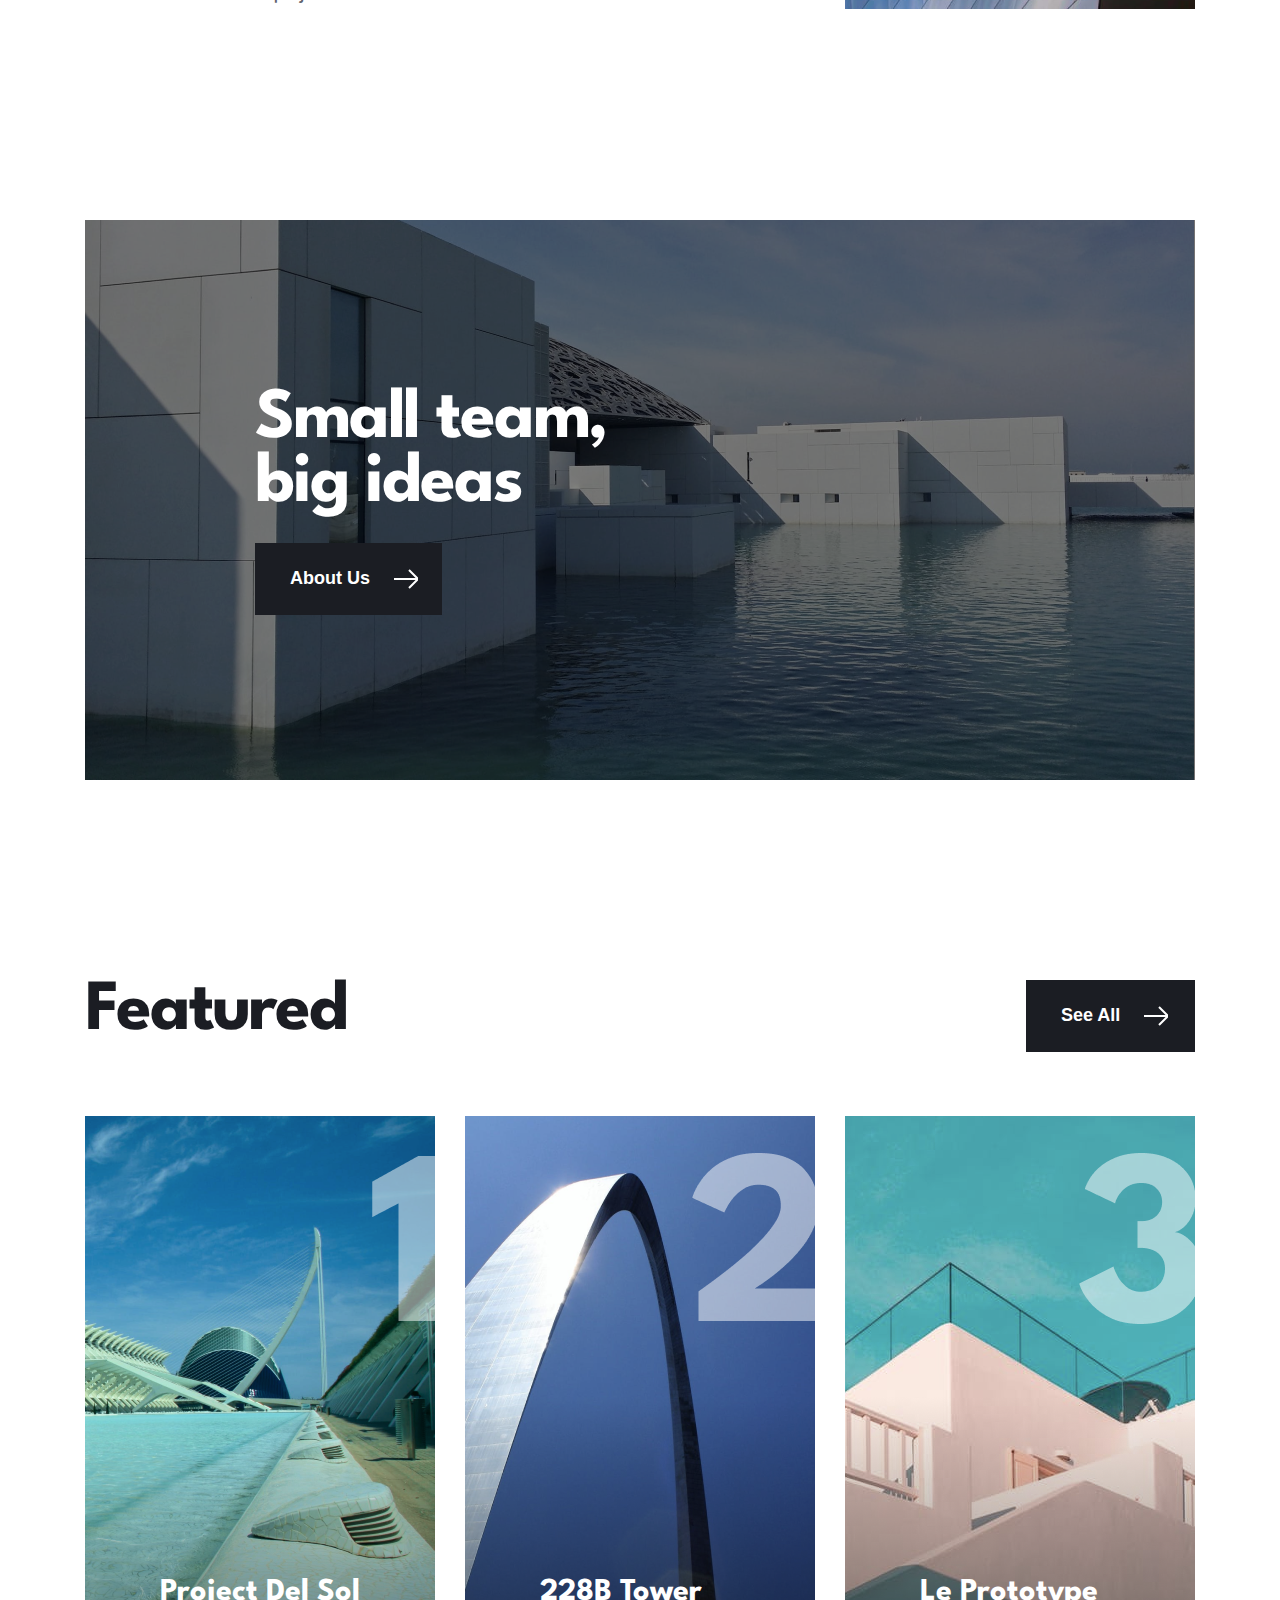
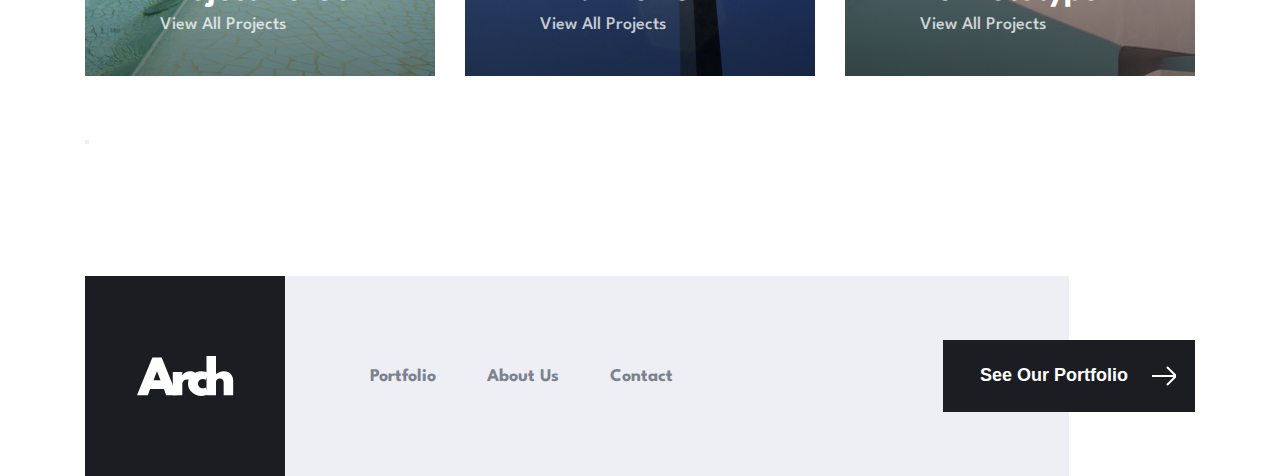
==== commit 1b78ff64: "feat: add div header main footer" ====
--- a/index.html
+++ b/index.html
@@ -12,41 +12,41 @@
       <p>HOME</p>
     </div>
     <header>
-      <img src="./img/logo/Arch.svg" alt="no photo"  class="arch_header"/>
+      <img src="./img/logo/Arch.svg" alt="no photo" class="arch_header" />
       <ul>
         <li><a href="./index.html">Portfolio</a></li>
         <li><a href="./about.html">About Us</a></li>
         <li><a href="#">Contact</a></li>
       </ul>
-      <img src="./img/logo/menu.svg" alt="no photo" class="menu">
+      <img src="./img/logo/menu.svg" alt="no photo" class="menu" />
     </header>
-    <section class="project">
-      <div class="project_container">
-        <div class="paramour">
-          <h1>Project Paramour</h1>
-          <p>
-            Project made for an art museum near Southwest London. Project
-            Paramour is a statement of bold, modern architecture.
-          </p>
-          <a href="#"
-            ><button>
-              See Our Portfolio
-              <img
-                src="./img/logo/indicator.svg"
-                alt="no photo"
-                class="indicator"
-              /></button
-          ></a>
+    <main>
+      <section class="project">
+        <div class="project_container">
+          <div class="paramour">
+            <h1>Project Paramour</h1>
+            <p>
+              Project made for an art museum near Southwest London. Project
+              Paramour is a statement of bold, modern architecture.
+            </p>
+            <a href="#"
+              ><button>
+                See Our Portfolio
+                <img
+                  src="./img/logo/indicator.svg"
+                  alt="no photo"
+                  class="indicator"
+                /></button
+            ></a>
+          </div>
+          <div class="number">
+            <div class="number_container_black"><p>01</p></div>
+            <div class="number_container"><p>02</p></div>
+            <div class="number_container"><p>03</p></div>
+            <div class="number_container"><p>04</p></div>
+          </div>
         </div>
-        <div class="number">
-          <div class="number_container_black"><p>01</p></div>
-          <div class="number_container"><p>02</p></div>
-          <div class="number_container"><p>03</p></div>
-          <div class="number_container"><p>04</p></div>
-        </div>
-      </div>
-    </section>
-    <main>
+      </section>
       <section class="welcome">
         <div class="welcome_container">
           <img src="./img/logo/Welcome.svg" alt="no photo" />
@@ -80,7 +80,10 @@
       <section class="small">
         <div class="small_container">
           <div class="team_big">
-            <h4>Small team, big ideas</h4>
+            <h4>
+              Small team, <br />
+              big ideas
+            </h4>
             <a href="#"
               ><button>
                 About Us
@@ -119,26 +122,36 @@
               </div>
             </div>
           </div>
+          <a href="#" class="button_header"
+            ><button>
+              See All
+              <img src="./img/logo/indicator.svg" alt="no photo" /></button
+          ></a>
         </div>
       </section>
     </main>
     <footer>
       <div class="footer_container">
-        <nav>
-          <div class="arch">
-            <img src="./img/logo/Arch whit.svg" alt="no photo" />
-          </div>
-          <ul>
-            <li><a href="./index.html">Portfolio</a></li>
-            <li><a href="./about.html">About Us</a></li>
-            <li><a href="#">Contact</a></li>
-          </ul>
-        </nav>
-        <a href="#"
-          ><button>
-            See Our Portfolio
-            <img src="./img/logo/indicator.svg" alt="no photo" /></button
-        ></a>
+        <div class="arch_mobile">
+          <img src="./img/logo/Arch whit.svg" alt="no photo" />
+        </div>
+        <div class="nav_buuton">
+          <nav>
+            <div class="arch">
+              <img src="./img/logo/Arch whit.svg" alt="no photo" />
+            </div>
+            <ul>
+              <li><a href="./index.html">Portfolio</a></li>
+              <li><a href="./about.html">About Us</a></li>
+              <li><a href="#">Contact</a></li>
+            </ul>
+          </nav>
+          <a href="#"
+            ><button>
+              See Our Portfolio
+              <img src="./img/logo/indicator.svg" alt="no photo" /></button
+          ></a>
+        </div>
       </div>
     </footer>
   </body>
--- a/css/main.css
+++ b/css/main.css
@@ -22,6 +22,141 @@
     padding-right: 0px;
   }
 }
+/* http://meyerweb.com/eric/tools/css/reset/ 
+   v2.0 | 20110126
+   License: none (public domain)
+*/
+html,
+body,
+div,
+span,
+applet,
+object,
+iframe,
+h1,
+h2,
+h3,
+h4,
+h5,
+h6,
+p,
+blockquote,
+pre,
+a,
+abbr,
+acronym,
+address,
+big,
+cite,
+code,
+del,
+dfn,
+em,
+img,
+ins,
+kbd,
+q,
+s,
+samp,
+small,
+strike,
+strong,
+sub,
+sup,
+tt,
+var,
+b,
+u,
+i,
+center,
+dl,
+dt,
+dd,
+ol,
+ul,
+li,
+fieldset,
+form,
+label,
+legend,
+table,
+caption,
+tbody,
+tfoot,
+thead,
+tr,
+th,
+td,
+article,
+aside,
+canvas,
+details,
+embed,
+figure,
+figcaption,
+footer,
+header,
+hgroup,
+menu,
+nav,
+output,
+ruby,
+section,
+summary,
+time,
+mark,
+audio,
+video {
+  margin: 0;
+  padding: 0;
+  border: 0;
+  font-size: 100%;
+  font: inherit;
+  vertical-align: baseline;
+}
+
+/* HTML5 display-role reset for older browsers */
+article,
+aside,
+details,
+figcaption,
+figure,
+footer,
+header,
+hgroup,
+menu,
+nav,
+section {
+  display: block;
+}
+
+body {
+  line-height: 1;
+}
+
+ol,
+ul {
+  list-style: none;
+}
+
+blockquote,
+q {
+  quotes: none;
+}
+
+blockquote:before,
+blockquote:after,
+q:before,
+q:after {
+  content: "";
+  content: none;
+}
+
+table {
+  border-collapse: collapse;
+  border-spacing: 0;
+}
+
 header {
   display: flex;
   align-items: center;
@@ -72,7 +207,7 @@
     height: 1px;
   }
 }
-@media (max-width: 800px) {
+@media (max-width: 768px) {
   header {
     gap: 210px;
     width: 311px;
@@ -197,6 +332,26 @@
     display: none;
   }
 }
+@media (max-width: 768px) {
+  .project .project_container {
+    justify-content: center;
+    width: 375px;
+    height: 560px;
+    background: url(../../img/projekt_paramuar_mobilne.png) no-repeat;
+  }
+  .project .project_container .paramour {
+    margin-left: 0;
+    padding-left: 32px;
+    width: 311px;
+    height: 334px;
+  }
+  .project .project_container .paramour h1 {
+    font-size: 48px;
+  }
+  .project .project_container .number {
+    display: none;
+  }
+}
 .welcome {
   display: flex;
   justify-content: center;
@@ -268,6 +423,32 @@
   }
   .welcome .welcome_container .studio .we_have {
     width: 545px;
+  }
+}
+@media (max-width: 768px) {
+  .welcome {
+    width: 100%;
+    height: 627px;
+  }
+  .welcome .welcome_container {
+    width: 311px;
+    height: 627px;
+    background: none;
+  }
+  .welcome .welcome_container img {
+    display: none;
+  }
+  .welcome .welcome_container .studio {
+    transform: translate(0px, 0px);
+    width: 311px;
+    height: 627px;
+  }
+  .welcome .welcome_container .studio h3 {
+    font-size: 48px;
+  }
+  .welcome .welcome_container .studio .we_have {
+    width: 310px;
+    height: 432px;
   }
 }
 .small {
@@ -338,6 +519,20 @@
     padding-left: 58px;
   }
 }
+@media (max-width: 768px) {
+  .small .small_container {
+    width: 375px;
+    background: url(../../img/lake_tablet.png) no-repeat;
+    background-size: 375px 560px;
+  }
+  .small .small_container .team_big {
+    margin-left: 0px;
+    padding-left: 58px;
+  }
+  .small .small_container .team_big h4 {
+    font-size: 48px;
+  }
+}
 .featuert {
   display: flex;
   justify-content: center;
@@ -411,20 +606,20 @@
   width: 200px;
   height: 64px;
 }
-.featuert .featuert_container .number_project .project_1_number .text_part h6 {
+.featuert .featuert_container .number_project .project_1_number h6 {
   font-weight: 700;
   font-size: 32px;
   line-height: 125%;
   color: #fff;
 }
-.featuert .featuert_container .number_project .project_1_number .text_part p {
+.featuert .featuert_container .number_project .project_1_number p {
   font-weight: 500;
   font-size: 18px;
   line-height: 133%;
   opacity: 0.75;
   color: #fff;
 }
-.featuert .featuert_container .number_project .tover_2_number {
+.featuert .featuert_container .tover_2_number {
   display: flex;
   align-items: flex-end;
   justify-content: center;
@@ -433,25 +628,25 @@
   background: url(../img/tover.png);
   background-repeat: no-repeat;
 }
-.featuert .featuert_container .number_project .tover_2_number .text_2_number {
+.featuert .featuert_container .tover_2_number .text_2_number {
   padding-bottom: 39px;
   width: 200px;
   height: 64px;
 }
-.featuert .featuert_container .number_project .tover_2_number .text_2_number h6 {
+.featuert .featuert_container .tover_2_number .text_2_number h6 {
   font-weight: 700;
   font-size: 32px;
   line-height: 125%;
   color: #fff;
 }
-.featuert .featuert_container .number_project .tover_2_number .text_2_number p {
+.featuert .featuert_container .tover_2_number .text_2_number p {
   font-weight: 500;
   font-size: 18px;
   line-height: 133%;
   opacity: 0.75;
   color: #fff;
 }
-.featuert .featuert_container .number_project .le_3_number {
+.featuert .featuert_container .le_3_number {
   display: flex;
   align-items: flex-end;
   justify-content: center;
@@ -460,23 +655,28 @@
   background: url(../img/le_prototype.png);
   background-repeat: no-repeat;
 }
-.featuert .featuert_container .number_project .le_3_number .text_3_number {
+.featuert .featuert_container .le_3_number .text_3_number {
   padding-bottom: 39px;
   width: 200px;
   height: 64px;
 }
-.featuert .featuert_container .number_project .le_3_number .text_3_number h6 {
+.featuert .featuert_container .le_3_number .text_3_number h6 {
   font-weight: 700;
   font-size: 32px;
   line-height: 125%;
   color: #fff;
 }
-.featuert .featuert_container .number_project .le_3_number .text_3_number p {
+.featuert .featuert_container .le_3_number .text_3_number p {
   font-weight: 500;
   font-size: 18px;
   line-height: 133%;
   opacity: 0.75;
   color: #fff;
+}
+.featuert .button_header button {
+  font-size: 0.1px;
+  width: 1px;
+  height: 1px;
 }
 
 @media (max-width: 1200px) {
@@ -492,6 +692,7 @@
   }
   .featuert .featuert_container .number_project {
     flex-direction: column;
+    gap: 24px;
     width: 573px;
     height: 768px;
   }
@@ -522,16 +723,108 @@
   .featuert .featuert_container .number_project .le_3_number .text_3_number {
     padding-left: 40px;
   }
+  .featuert .featuert_container .button_header button {
+    font-size: 0.1px;
+    width: 1px;
+    height: 1px;
+  }
+}
+@media (max-width: 768px) {
+  .featuert {
+    height: 925px;
+  }
+  .featuert .featuert_container {
+    gap: 43px;
+    width: 311px;
+    height: 925px;
+  }
+  .featuert .featuert_container .featuert_header {
+    width: 311px;
+  }
+  .featuert .featuert_container .featuert_header h5 {
+    font-size: 48px;
+  }
+  .featuert .featuert_container .featuert_header a button {
+    display: none;
+  }
+  .featuert .featuert_container .number_project {
+    flex-direction: column;
+    width: 311px;
+    height: 768px;
+  }
+  .featuert .featuert_container .number_project .project_1_number {
+    justify-content: flex-start;
+    width: 311px;
+    height: 240px;
+    background: url(../../img/project_del_sol_mobelni.png);
+  }
+  .featuert .featuert_container .number_project .project_1_number .text_part {
+    padding-left: 40px;
+  }
+  .featuert .featuert_container .number_project .project_1_number .text_part h6 {
+    font-size: 32px;
+  }
+  .featuert .featuert_container .number_project .tover_2_number {
+    justify-content: flex-start;
+    width: 311px;
+    height: 240px;
+    background: url(../../img/tover_mobilne.png);
+  }
+  .featuert .featuert_container .number_project .tover_2_number .text_2_number {
+    padding-left: 40px;
+  }
+  .featuert .featuert_container .number_project .tover_2_number .text_2_number h6 {
+    font-size: 32px;
+  }
+  .featuert .featuert_container .number_project .le_3_number {
+    justify-content: flex-start;
+    width: 311px;
+    height: 240px;
+    background: url(../../img/le_prototype-mobilne.png);
+  }
+  .featuert .featuert_container .number_project .le_3_number .text_3_number {
+    padding-left: 40px;
+  }
+  .featuert .featuert_container .number_project .le_3_number .text_3_number h6 {
+    font-size: 32px;
+  }
+  .featuert .featuert_container .button_header {
+    text-decoration: none;
+  }
+  .featuert .featuert_container .button_header button {
+    display: flex;
+    justify-content: center;
+    align-items: center;
+    gap: 10px;
+    font-size: 18px;
+    width: 311px;
+    height: 72px;
+    background: #1b1d23;
+    color: #fff;
+  }
 }
 footer {
   display: flex;
-  margin: 0 auto;
+  justify-content: center;
   font-family: "League Spartan", sans-serif;
   width: 100%;
-  max-width: 1110px;
   height: 200px;
 }
 footer .footer_container {
+  display: flex;
+  width: 1110px;
+  height: 200px;
+}
+footer .footer_container .arch_mobile {
+  display: none;
+  width: 1px;
+  height: 1px;
+}
+footer .footer_container .arch_mobile img {
+  width: 1px;
+  height: 1px;
+}
+footer .footer_container .nav_buuton {
   display: flex;
   justify-content: space-between;
   align-items: center;
@@ -539,13 +832,15 @@
   height: 200px;
   background: #eeeff4;
 }
-footer .footer_container nav {
-  display: flex;
+footer .footer_container .nav_buuton nav {
+  display: flex;
+  justify-content: space-between;
   align-items: center;
+  gap: 40px;
   width: 598px;
   height: 200px;
 }
-footer .footer_container nav .arch {
+footer .footer_container .nav_buuton nav .arch {
   display: flex;
   align-items: center;
   justify-content: center;
@@ -553,30 +848,30 @@
   height: 200px;
   background: #1b1d23;
 }
-footer .footer_container nav ul {
+footer .footer_container .nav_buuton nav ul {
   display: flex;
   gap: 51px;
   width: 313px;
   height: 25px;
   list-style: none;
 }
-footer .footer_container nav ul a {
+footer .footer_container .nav_buuton nav ul a {
   text-decoration: none;
   font-weight: 700;
   font-size: 18px;
   line-height: 139%;
   color: #7d828f;
 }
-footer .footer_container nav ul a:hover {
+footer .footer_container .nav_buuton nav ul a:hover {
   transition: 0.3s;
   color: #1b1d23;
 }
-footer .footer_container a {
+footer .footer_container .nav_buuton a {
+  transform: translateX(126px);
   text-decoration: none;
   width: 252px;
-  transform: translateX(126px);
-}
-footer .footer_container a button {
+}
+footer .footer_container .nav_buuton a button {
   display: flex;
   gap: 24px;
   align-items: center;
@@ -592,40 +887,51 @@
   background: #1b1d23;
   color: #fff;
 }
-footer .footer_container a button:hover {
+footer .footer_container .nav_buuton a button:hover {
   transition: 0.3s;
   background: #60636d;
 }
 
 @media (max-width: 1200px) {
   footer {
-    max-width: 768px;
+    justify-content: center;
     height: 120px;
   }
   footer .footer_container {
+    width: 768px;
+    height: 120px;
+  }
+  footer .footer_container .arch_mobile {
+    width: 1px;
+    height: 1px;
+  }
+  footer .footer_container .arch_mobile img {
+    width: 1px;
+    height: 1px;
+  }
+  footer .footer_container .nav_buuton {
     width: 612px;
     height: 120px;
   }
-  footer .footer_container nav {
-    gap: 40px;
+  footer .footer_container .nav_buuton nav {
+    gap: 20px;
     width: 473px;
     height: 120px;
   }
-  footer .footer_container nav .arch {
+  footer .footer_container .nav_buuton nav .arch {
     width: 120px;
     height: 120px;
   }
-  footer .footer_container nav .arch img {
+  footer .footer_container .nav_buuton nav .arch img {
     width: 58px;
     height: 24px;
   }
-  footer .footer_container a button {
-    transform: translateX(-52px);
-  }
-}
-@media (max-width: 800px) {
+  footer .footer_container .nav_buuton a {
+    transform: translateX(30px);
+  }
+}
+@media (max-width: 768px) {
   footer {
-    flex-direction: column;
     align-items: center;
     width: 100%;
     height: 443px;
@@ -637,28 +943,48 @@
     width: 375px;
     height: 443px;
   }
-  footer .footer_container nav {
-    width: 473px;
+  footer .footer_container .arch_mobile {
+    margin-top: -60px;
+    display: flex;
+    justify-content: center;
+    align-items: center;
+    width: 120px;
     height: 120px;
-  }
-  footer .footer_container nav ul {
+    background: #1b1d23;
+  }
+  footer .footer_container .arch_mobile img {
+    width: 58px;
+    height: 24px;
+  }
+  footer .footer_container .nav_buuton {
     flex-direction: column;
     align-items: center;
-    transform: translate(50px, 130px);
+    width: 375px;
+    height: 443px;
+  }
+  footer .footer_container .nav_buuton nav {
+    flex-direction: column;
+    width: 120px;
+    height: 120px;
+  }
+  footer .footer_container .nav_buuton nav ul {
+    margin-top: 30px;
+    flex-direction: column;
+    align-items: center;
     width: 72px;
     height: 139px;
   }
-  footer .footer_container nav .arch {
-    transform: translate(180px, -65px);
-    width: 120px;
-    height: 120px;
-  }
-  footer .footer_container nav .arch img {
-    width: 58px;
-    height: 24px;
-  }
-  footer .footer_container a button {
-    transform: translateX(-120px);
+  footer .footer_container .nav_buuton nav .arch {
+    display: none;
+  }
+  footer .footer_container .nav_buuton nav .arch img {
+    display: none;
+  }
+  footer .footer_container .nav_buuton a {
+    transform: translateX(0px);
+  }
+  footer .footer_container .nav_buuton a button {
+    align-self: center;
     margin-bottom: 48px;
   }
 }
@@ -685,7 +1011,12 @@
   color: #c8ccd8;
 }
 
-@media (max-width: 800px) {
+@media (max-width: 1200px) {
+  .home_line {
+    left: 83px;
+  }
+}
+@media (max-width: 768px) {
   .home_line {
     display: none;
   }
